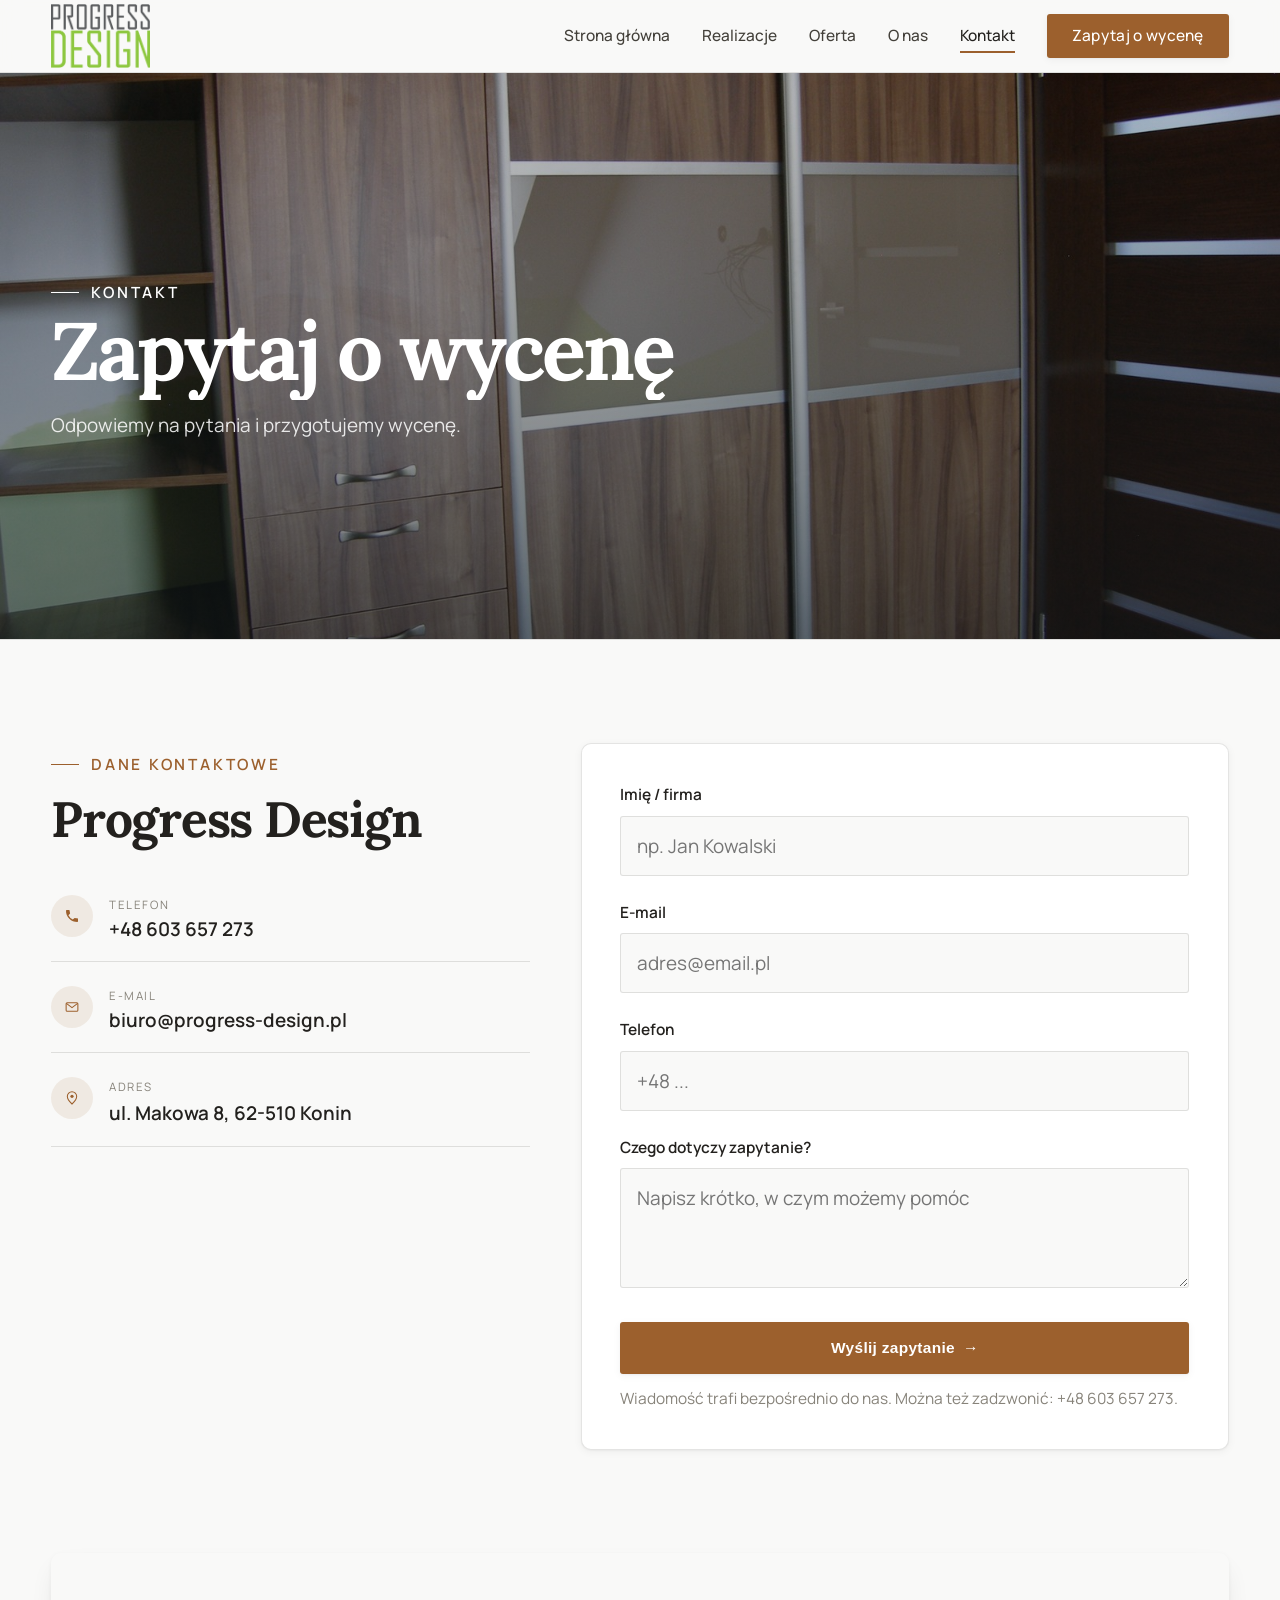
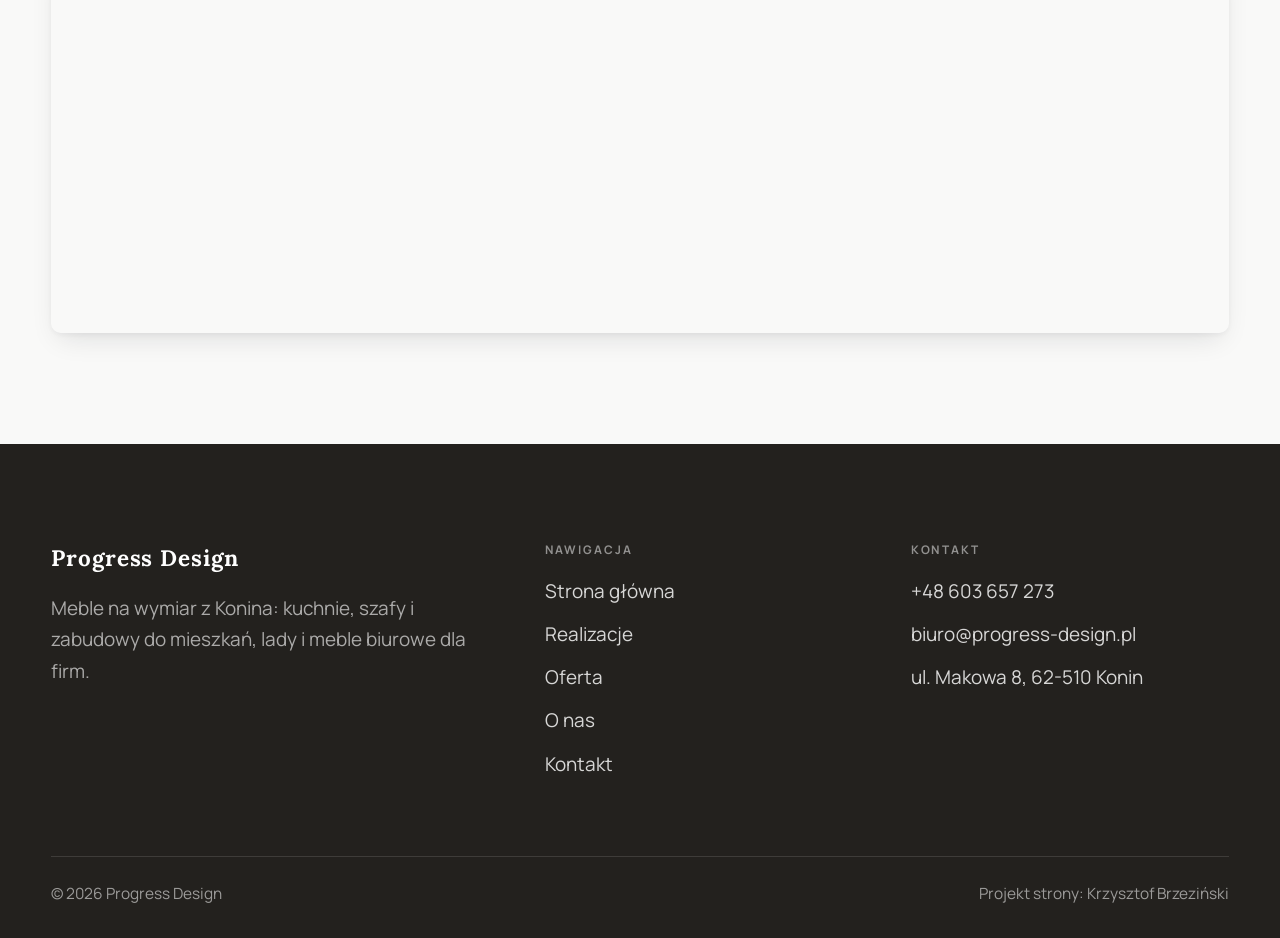
==== kontakt.html @ fdd56632 "Strona demo: progress-design-meble-na-wymiar" ====
<!DOCTYPE html>
<html lang="pl">
<head>
<meta charset="UTF-8">
<meta name="viewport" content="width=device-width, initial-scale=1.0">
<title>Kontakt - Progress Design</title>
<meta name="description" content="Kontakt Progress Design - ul. Makowa 8, 62-510 Konin">
<link rel="preconnect" href="https://fonts.googleapis.com">
<link rel="preconnect" href="https://fonts.gstatic.com" crossorigin>
<link href="https://fonts.googleapis.com/css2?family=Lora:wght@500;600;700&family=Manrope:wght@400;500;600&display=swap" rel="stylesheet">
<link rel="stylesheet" href="assets/styles.css">
</head>
<body>

<header class="nav">
  <div class="wrap nav-inner">
    <a class="brand brand-has-logo" href="index.html"><img class="brand-logo" src="img/logo.png" alt="Progress Design"></a>
    <nav class="nav-links">
      <a href="index.html">Strona główna</a>
      <a href="realizacje.html">Realizacje</a>
      <a href="oferta.html">Oferta</a>
      <a href="o-nas.html">O nas</a>
      <a href="kontakt.html" class="active">Kontakt</a>
      <a href="kontakt.html" class="btn btn-accent">Zapytaj o wycenę</a>
    </nav>
    <button class="nav-toggle" aria-label="Menu"><span></span><span></span><span></span></button>
  </div>
</header>

<section class="pagehead">
  <img src="img/g3.jpg" alt="Progress Design - Zapytaj o wycenę">
  <div class="wrap">
    <span class="eyebrow">Kontakt</span>
    <h1>Zapytaj o wycenę</h1>
    <p>Odpowiemy na pytania i przygotujemy wycenę.</p>
  </div>
</section>
<section>
  <div class="wrap contact-grid">
    <div class="reveal">
      <span class="eyebrow">Dane kontaktowe</span>
      <h2 style="margin:var(--space-4) 0 var(--space-6)">Progress Design</h2>
      <div class="info-list">
        <div class="info-row"><div class="ic"><svg class="ico-tel" width="16" height="16" viewBox="0 0 24 24" fill="none" aria-hidden="true"><path d="M6.6 10.8a15.5 15.5 0 0 0 6.6 6.6l2.2-2.2a1 1 0 0 1 1-.24 11.4 11.4 0 0 0 3.6.58 1 1 0 0 1 1 1V20a1 1 0 0 1-1 1A17 17 0 0 1 3 4a1 1 0 0 1 1-1h3.5a1 1 0 0 1 1 1c0 1.25.2 2.46.58 3.6a1 1 0 0 1-.25 1l-2.23 2.2Z" fill="currentColor"/></svg></div><div><div class="lbl">Telefon</div><a class="val" href="tel:+48603657273">+48 603 657 273</a></div></div>
        <div class="info-row"><div class="ic"><svg class="ico-mail" width="16" height="16" viewBox="0 0 24 24" fill="none" aria-hidden="true"><rect x="3.2" y="5.5" width="17.6" height="13" rx="1.6" stroke="currentColor" stroke-width="1.6"/><path d="M4 7l8 6 8-6" stroke="currentColor" stroke-width="1.6" stroke-linecap="round" stroke-linejoin="round"/></svg></div><div><div class="lbl">E-mail</div><a class="val" href="mailto:biuro@progress-design.pl">biuro@progress-design.pl</a></div></div>
        <div class="info-row"><div class="ic"><svg class="ico-pin" width="16" height="16" viewBox="0 0 24 24" fill="none" aria-hidden="true"><path d="M12 21s7-6.1 7-11.5A7 7 0 0 0 5 9.5C5 14.9 12 21 12 21Z" stroke="currentColor" stroke-width="1.6" fill="none"/><circle cx="12" cy="9.5" r="2.4" fill="currentColor"/></svg></div><div><div class="lbl">Adres</div><div class="val">ul. Makowa 8, 62-510 Konin</div></div></div>
      </div>
    </div>
    <div class="reveal">
      <form class="form" action="https://formsubmit.co/biuro@progress-design.pl" method="POST">
        <input type="hidden" name="_subject" value="Zapytanie ze strony Progress Design">
        <input type="hidden" name="_captcha" value="false">
        <input type="hidden" name="_template" value="table">
        <div class="fld"><label for="name">Imię / firma</label><input id="name" name="name" type="text" placeholder="np. Jan Kowalski" required></div>
        <div class="fld"><label for="email">E-mail</label><input id="email" name="email" type="email" placeholder="adres@email.pl" required></div>
        <div class="fld"><label for="phone">Telefon</label><input id="phone" name="phone" type="tel" placeholder="+48 ..."></div>
        <div class="fld"><label for="msg">Czego dotyczy zapytanie?</label><textarea id="msg" name="message" placeholder="Napisz krótko, w czym możemy pomóc" required></textarea></div>
        <button type="submit" class="btn btn-accent" style="width:100%;justify-content:center">Wyślij zapytanie <span class="arr">→</span></button>
        <p class="note">Wiadomość trafi bezpośrednio do nas. Można też zadzwonić: +48 603 657 273.</p>
      </form>
    </div>
  </div>
</section>
<section style="padding-top:0">
  <div class="wrap reveal">
    <iframe class="map" title="Progress Design - Konin" src="https://maps.google.com/maps?q=Progress%20Design%20Konin&z=15&output=embed" loading="lazy" referrerpolicy="no-referrer-when-downgrade"></iframe>
  </div>
</section>

<footer>
  <div class="wrap">
    <div class="foot-grid">
      <div class="foot-brand">
        <div class="name">Progress Design</div>
        <p>Meble na wymiar z Konina: kuchnie, szafy i zabudowy do mieszkań, lady i meble biurowe dla firm.</p>
      </div>
      <div class="foot-col">
        <h4>Nawigacja</h4>
        <a href="index.html">Strona główna</a>
        <a href="realizacje.html">Realizacje</a>
        <a href="oferta.html">Oferta</a>
        <a href="o-nas.html">O nas</a>
        <a href="kontakt.html">Kontakt</a>
      </div>
      <div class="foot-col">
        <h4>Kontakt</h4>
        <a href="tel:+48603657273">+48 603 657 273</a>
        <a href="mailto:biuro@progress-design.pl">biuro@progress-design.pl</a>
        <p>ul. Makowa 8, 62-510 Konin</p>
      </div>
    </div>
    <div class="foot-bot">
      <span>© 2026 Progress Design</span>
      <span>Projekt strony: Krzysztof Brzeziński</span>
    </div>
  </div>
</footer>


<script src="assets/main.js"></script>
</body>
</html>
---- assets/styles.css ----
/* ============================================================
   STOLBASZ — premium, architektoniczny B2B fit-out
   Jasna paleta, zero brązu. System wg premium-web-craft.
   Projekt strony: Krzysztof Brzeziński
   ============================================================ */

:root{
  /* PALETA — jasna, architektoniczna, chłodna */
  --paper:#F3F1EC;          /* główne tło */
  --paper-2:#E6E3DB;        /* sekcje alternatywne (chłodny jasny szary) */
  --paper-3:#E6E3DB;        /* delikatne wypełnienia */
  --ink:#23211E;            /* tekst główny — chłodny grafit */
  --ink-soft:#43403A;       /* nagłówki drugorzędne */
  --muted:#87837A;          /* tekst poboczny */
  --line:rgba(35,33,30,.12);/* hairline */
  --accent:#8A6B3C;         /* stonowany petrol-slate — jedyny akcent */
  --accent-d:#6E5430;
  --accent-soft:rgba(138,107,60,.10);
  --dark:#23211E;           /* sekcje ciemne (stopka/CTA) */

  /* ODSTĘPY — skala 4/8 */
  --space-1:4px; --space-2:8px; --space-3:12px; --space-4:16px; --space-5:24px;
  --space-6:32px; --space-7:48px; --space-8:64px; --space-9:96px; --space-10:128px;

  /* TYPOGRAFIA — fluid clamp() (skala podbita 16.07.2026: większe, czytelniejsze litery — uwaga Adama) */
  --text-sm:clamp(.9rem,.87rem + .12vw,1rem);
  --text-base:clamp(1.08rem,1.04rem + .18vw,1.2rem);
  --text-lg:clamp(1.24rem,1.15rem + .34vw,1.44rem);
  --text-h3:clamp(1.34rem,1.22rem + .55vw,1.66rem);
  --text-h2:clamp(2.1rem,1.66rem + 2.1vw,3.1rem);
  --text-h1:clamp(2.9rem,2.1rem + 4vw,5.1rem);

  /* PROMIENIE — architektoniczne, raczej ostre */
  --r-sm:3px; --r-md:6px; --r-lg:10px;

  /* RUCH */
  --ease:cubic-bezier(.25,.46,.45,.94); --dur:.24s;

  /* CIENIE — miękkie, warstwowe */
  --sh-sm:0 1px 2px rgba(16,24,32,.04), 0 2px 8px rgba(16,24,32,.05);
  --sh-md:0 2px 6px rgba(16,24,32,.05), 0 12px 28px -8px rgba(16,24,32,.12);
  --sh-lg:0 6px 14px rgba(16,24,32,.07), 0 26px 56px -18px rgba(16,24,32,.22);

  --hairline:1px solid var(--line);

  --font-display:'Lora',serif;
  --font-body:'Manrope',sans-serif;
}

*{box-sizing:border-box;margin:0;padding:0}
html{scroll-behavior:smooth}
body{
  font-family:var(--font-body);
  font-size:var(--text-base);
  line-height:1.65;
  color:var(--ink);
  background:var(--paper);
  -webkit-font-smoothing:antialiased;
  text-rendering:optimizeLegibility;
}
img{max-width:100%;display:block}
a{color:inherit;text-decoration:none}

.wrap{width:min(92%,1180px);margin-inline:auto}
section{padding-block:clamp(52px,6.5vw,96px)}

h1,h2,h3{font-family:var(--font-display);font-weight:700;line-height:1.08;letter-spacing:-.02em;color:var(--ink)}
h1{font-size:var(--text-h1);letter-spacing:-.035em}
h2{font-size:var(--text-h2);letter-spacing:-.025em}
h3{font-size:var(--text-h3)}
p{max-width:65ch}

.eyebrow{
  font-family:var(--font-body);
  font-size:var(--text-sm);
  font-weight:600;
  letter-spacing:.18em;
  text-transform:uppercase;
  color:var(--accent);
  display:inline-flex;align-items:center;gap:var(--space-3);
}
.eyebrow::before{content:"";width:28px;height:1px;background:var(--accent);display:inline-block}

.muted{color:var(--muted)}
.lead{font-size:var(--text-lg);line-height:1.55;color:var(--ink-soft);max-width:50ch}

/* ---------- BUTTONS ---------- */
.btn{
  display:inline-flex;align-items:center;gap:var(--space-2);
  font-weight:600;font-size:var(--text-sm);letter-spacing:.02em;
  padding:var(--space-4) var(--space-6);
  border-radius:var(--r-sm);
  transition:transform var(--dur) var(--ease),box-shadow var(--dur) var(--ease),background var(--dur) var(--ease);
  cursor:pointer;border:1px solid transparent;
}
.btn-accent{background:var(--accent);color:#fff;box-shadow:var(--sh-sm)}
.btn-accent:hover{background:var(--accent-d);transform:translateY(-2px);box-shadow:var(--sh-md)}
.btn-accent:active{transform:translateY(0);box-shadow:var(--sh-sm)}
.btn-ghost{background:transparent;color:var(--ink);border-color:var(--line)}
.btn-ghost:hover{border-color:var(--accent);color:var(--accent);transform:translateY(-2px)}
.btn-light{background:#fff;color:var(--ink);box-shadow:var(--sh-sm)}
.btn-light:hover{transform:translateY(-2px);box-shadow:var(--sh-md)}
.btn .arr{transition:transform var(--dur) var(--ease)}
.btn:hover .arr{transform:translateX(4px)}

/* ---------- NAV ---------- */
.nav{
  position:sticky;top:0;z-index:50;
  background:color-mix(in srgb,var(--paper) 88%,transparent);
  backdrop-filter:saturate(140%) blur(10px);
  border-bottom:var(--hairline);
}
.nav-inner{display:flex;align-items:center;justify-content:space-between;height:72px}
.brand{display:flex;flex-direction:column;line-height:1}
.brand .name{font-family:var(--font-display);font-weight:800;font-size:1.35rem;letter-spacing:.04em}
.brand .sub{font-size:.62rem;letter-spacing:.34em;text-transform:uppercase;color:var(--muted);margin-top:5px}
.nav-links{display:flex;align-items:center;gap:var(--space-6)}
.nav-links a{font-size:var(--text-sm);font-weight:500;color:var(--ink-soft);position:relative;padding-block:4px;transition:color var(--dur) var(--ease)}
.nav-links a::after{content:"";position:absolute;left:0;bottom:0;width:0;height:1.5px;background:var(--accent);transition:width var(--dur) var(--ease)}
.nav-links a:hover,.nav-links a.active{color:var(--ink)}
.nav-links a:hover::after,.nav-links a.active::after{width:100%}
.nav-links .btn{padding:var(--space-2) var(--space-5)}
/* przyciski w nav: właściwy kolor (przebij .nav-links a) + bez podkreślenia */
.nav-links a.btn-accent{color:#fff}
.nav-links a.btn-ghost,.nav-links a.btn-light{color:var(--ink)}
.nav-links a.btn::after{display:none}
.nav-toggle{display:none;background:none;border:none;cursor:pointer;flex-direction:column;gap:5px;padding:8px}
.nav-toggle span{width:24px;height:2px;background:var(--ink);transition:var(--dur)}

/* ---------- HERO (split) ---------- */
.hero{position:relative;overflow:hidden;border-bottom:var(--hairline)}
.hero-grid{display:grid;grid-template-columns:1.05fr .95fr;gap:clamp(24px,4vw,60px);align-items:center;
  padding-block:clamp(36px,4.5vw,64px)}
.hero-copy .eyebrow{margin-bottom:var(--space-5)}
.hero-copy h1{margin-bottom:var(--space-5)}
.hero-copy .lead{margin-bottom:var(--space-7)}
.hero-actions{display:flex;flex-wrap:wrap;gap:var(--space-4)}
.hero-art{position:relative;aspect-ratio:4/3;border-radius:var(--r-lg);overflow:hidden;box-shadow:var(--sh-lg)}
.hero-art img{width:100%;height:100%;object-fit:cover}
.hero-art::after{content:"";position:absolute;inset:0;background:linear-gradient(180deg,transparent 55%,rgba(18,24,28,.28))}
.hero-badge{position:absolute;left:var(--space-5);bottom:var(--space-5);z-index:2;
  background:rgba(252,252,251,.94);backdrop-filter:blur(4px);
  border-radius:var(--r-md);padding:var(--space-4) var(--space-5);box-shadow:var(--sh-md);max-width:78%}
.hero-badge strong{display:block;font-family:var(--font-display);font-size:1rem;letter-spacing:-.01em}
.hero-badge span{font-size:var(--text-sm);color:var(--muted)}

/* ---------- HERO duży / kinowy (strona główna) ---------- */
.hero-cine{position:relative;min-height:clamp(560px,82vh,840px);min-height:clamp(560px,82svh,840px);display:flex;align-items:center;overflow:hidden;border-bottom:var(--hairline)}
.hero-cine>img{position:absolute;inset:0;width:100%;height:100%;object-fit:cover;z-index:0}
.hero-cine::after{content:"";position:absolute;inset:0;z-index:1;
  background:linear-gradient(95deg,rgba(13,18,23,.86) 0%,rgba(13,18,23,.64) 32%,rgba(13,18,23,.24) 62%,rgba(13,18,23,.04) 100%)}
.hero-cine .wrap{position:relative;z-index:2;padding-block:var(--space-8)}
.hero-cine .hero-copy{max-width:660px}
.hero-cine .eyebrow{color:#fff;margin-bottom:var(--space-5)}
.hero-cine .eyebrow::before{background:#fff}
.hero-cine h1{color:#fff;margin-bottom:var(--space-5);font-size:clamp(2.9rem,2rem + 4.4vw,5.2rem)}
.hero-cine .lead{color:rgba(255,255,255,.92);max-width:48ch;margin-bottom:var(--space-7)}
.hero-cine .hero-actions{display:flex;flex-wrap:wrap;gap:var(--space-4)}
@media(max-width:680px){
  .hero-cine{min-height:clamp(520px,76vh,640px);min-height:clamp(520px,76svh,640px);align-items:flex-end}
  .hero-cine::after{background:linear-gradient(0deg,rgba(13,18,23,.9) 6%,rgba(13,18,23,.45) 55%,rgba(13,18,23,.25) 100%)}
  .hero-cine .wrap{padding-bottom:var(--space-9)}
}

/* full-bleed hero variant (podstrony) */
.pagehead{position:relative;min-height:46vh;min-height:46svh;display:flex;align-items:flex-end;overflow:hidden;border-bottom:var(--hairline)}
.pagehead img{position:absolute;inset:0;width:100%;height:100%;object-fit:cover}
.pagehead::after{content:"";position:absolute;inset:0;background:linear-gradient(180deg,rgba(18,24,28,.25),rgba(18,24,28,.62))}
.pagehead .wrap{position:relative;z-index:2;padding-block:var(--space-9);color:#fff}
.pagehead h1{color:#fff;max-width:18ch}
.pagehead .eyebrow{color:#fff}
.pagehead .eyebrow::before{background:#fff}
.pagehead p{color:rgba(255,255,255,.86);margin-top:var(--space-4);max-width:54ch}

/* ---------- STRIP (pasek skrótów / liczby) ---------- */
.strip{background:var(--dark);color:#fff}
.strip .wrap{display:grid;grid-template-columns:repeat(4,1fr);gap:var(--space-6);padding-block:var(--space-8)}
.strip .item .k{font-family:var(--font-display);font-size:clamp(1.6rem,1.2rem + 1.4vw,2.4rem);font-weight:800;letter-spacing:-.02em;color:#fff}
.strip .item .v{font-size:var(--text-sm);color:rgba(255,255,255,.66);margin-top:var(--space-2);line-height:1.45}
.strip .item{border-left:2px solid var(--accent);padding-left:var(--space-5)}

/* ---------- SECTION HEAD ---------- */
.head{max-width:48rem;margin-bottom:var(--space-8)}
.head.center{margin-inline:auto;text-align:center}
.head .eyebrow{margin-bottom:var(--space-4)}
.head h2{margin-bottom:var(--space-4)}
.head p{color:var(--muted);font-size:var(--text-lg);line-height:1.55}
.head.center p{margin-inline:auto}

/* ---------- INTRO SPLIT ---------- */
.split{display:grid;grid-template-columns:.92fr 1.08fr;gap:clamp(28px,5vw,80px);align-items:center}
.split.rev{grid-template-columns:1.08fr .92fr}
.split.rev .split-art{order:-1}
.split-art{position:relative;aspect-ratio:5/4;border-radius:var(--r-lg);overflow:hidden;box-shadow:var(--sh-lg)}
.split-art img{width:100%;height:100%;object-fit:cover}
.split-copy h2{margin-bottom:var(--space-5)}
.split-copy p+p{margin-top:var(--space-4)}
.split-copy .btn{margin-top:var(--space-6)}

/* ---------- SERVICES (zakres) ---------- */
.svc-grid{display:grid;grid-template-columns:repeat(auto-fit,minmax(280px,1fr));gap:var(--space-5)}
.svc{background:#fff;border:var(--hairline);border-radius:var(--r-md);padding:var(--space-7) var(--space-6);
  transition:transform var(--dur) var(--ease),box-shadow var(--dur) var(--ease),border-color var(--dur) var(--ease);
  position:relative;overflow:hidden}
.svc::before{content:"";position:absolute;left:0;top:0;width:3px;height:0;background:var(--accent);transition:height var(--dur) var(--ease)}
.svc:hover{transform:translateY(-4px);box-shadow:var(--sh-md);border-color:transparent}
.svc:hover::before{height:100%}
.svc .ic{font-family:var(--font-display);font-size:.8rem;font-weight:700;letter-spacing:.12em;color:var(--accent);margin-bottom:var(--space-4)}
.svc h3{margin-bottom:var(--space-3);font-size:1.22rem}
.svc p{color:var(--muted);font-size:var(--text-base);line-height:1.6}

/* big detailed service rows */
.svc-row{display:grid;grid-template-columns:.8fr 1.2fr;gap:clamp(20px,4vw,60px);align-items:center;padding-block:var(--space-8)}
.svc-row+.svc-row{border-top:var(--hairline)}
.svc-row.rev{grid-template-columns:1.2fr .8fr}
.svc-row.rev .svc-row-art{order:-1}
.svc-row-art{aspect-ratio:4/3;border-radius:var(--r-md);overflow:hidden;box-shadow:var(--sh-md)}
.svc-row-art img{width:100%;height:100%;object-fit:cover}
.svc-row h3{font-size:1.5rem;margin-bottom:var(--space-4)}
.svc-row .num{font-family:var(--font-display);font-size:.85rem;font-weight:700;letter-spacing:.14em;color:var(--accent);display:block;margin-bottom:var(--space-3)}
.svc-row ul{list-style:none;margin-top:var(--space-4);display:flex;flex-direction:column;gap:var(--space-2)}
.svc-row li{position:relative;padding-left:var(--space-5);color:var(--muted);font-size:var(--text-base)}
.svc-row li::before{content:"";position:absolute;left:0;top:.62em;width:8px;height:1px;background:var(--accent)}

/* ---------- GALLERY (realizacje) ---------- */
.gallery{display:grid;grid-template-columns:repeat(12,1fr);gap:var(--space-4);grid-auto-rows:200px}
/* GALERIA MASONRY — pionowe zdjęcia (portrety beauty/wellness) bez przycinania: kolumny, height auto */
.gallery-masonry{column-count:3;column-gap:var(--space-4)}
@media(max-width:900px){.gallery-masonry{column-count:2}}
@media(max-width:560px){.gallery-masonry{column-count:1}}
.gallery-masonry .m-tile{break-inside:avoid;margin:0 0 var(--space-4);padding:0;position:relative;overflow:hidden;border-radius:var(--r-md);border:1px solid var(--line)}
.gallery-masonry .m-tile img{width:100%;height:auto;display:block}
.gallery-masonry .m-tile .cap{position:absolute;left:0;right:0;bottom:0;padding:var(--space-4);color:#fff;background:linear-gradient(0deg,rgba(0,0,0,.55),transparent);font-size:var(--text-sm)}
.gallery-masonry .m-tile .cap small{display:block;font-weight:400;opacity:.78;letter-spacing:.04em;text-transform:uppercase;font-size:.66rem;margin-top:3px}
.tile{position:relative;overflow:hidden;border-radius:var(--r-md);box-shadow:var(--sh-sm);
  transition:transform var(--dur) var(--ease),box-shadow var(--dur) var(--ease)}
.tile img{width:100%;height:100%;object-fit:cover;transition:transform .6s var(--ease)}
.tile:hover{box-shadow:var(--sh-md)}
.tile:hover img{transform:scale(1.05)}
.tile .cap{position:absolute;left:0;right:0;bottom:0;padding:var(--space-5) var(--space-4) var(--space-4);
  background:linear-gradient(transparent,rgba(18,24,28,.78));color:#fff;
  font-size:var(--text-sm);font-weight:600;letter-spacing:.01em;
  opacity:0;transform:translateY(8px);transition:var(--dur) var(--ease)}
.tile:hover .cap{opacity:1;transform:translateY(0)}
.tile .cap small{display:block;font-weight:400;opacity:.78;letter-spacing:.04em;text-transform:uppercase;font-size:.66rem;margin-top:3px}
/* bento spans */
.t-wide{grid-column:span 6}
.t-tall{grid-column:span 6;grid-row:span 2}
.t-std{grid-column:span 6}
.t-third{grid-column:span 4}
.t-two3{grid-column:span 8}

/* ---------- TRUST / WIARYGODNOŚĆ ---------- */
.trust{background:var(--paper-2)}
.trust-grid{display:grid;grid-template-columns:repeat(auto-fit,minmax(240px,1fr));gap:var(--space-5);margin-top:var(--space-7)}
.trust-card{background:#fff;border-radius:var(--r-md);padding:var(--space-7) var(--space-6);box-shadow:var(--sh-sm);border-top:3px solid var(--accent)}
.trust-card .big{font-family:var(--font-display);font-size:clamp(1.8rem,1.3rem + 1.6vw,2.6rem);font-weight:800;letter-spacing:-.02em;color:var(--ink);line-height:1}
.trust-card h3{font-size:1.12rem;margin:var(--space-3) 0 var(--space-2)}
.trust-card p{color:var(--muted);font-size:var(--text-base);line-height:1.55}

/* ---------- CTA band ---------- */
.cta{background:var(--dark);color:#fff;position:relative;overflow:hidden}
.cta .wrap{display:grid;grid-template-columns:1.4fr .6fr;gap:var(--space-7);align-items:center;position:relative;z-index:2}
.cta h2{color:#fff;max-width:20ch}
.cta p{color:rgba(255,255,255,.74);margin-top:var(--space-4)}
.cta-actions{display:flex;flex-direction:column;gap:var(--space-3);align-items:flex-start}
.cta::before{content:"";position:absolute;right:-80px;top:-80px;width:360px;height:360px;border-radius:50%;
  background:radial-gradient(circle,var(--accent-soft),transparent 70%)}

/* ---------- CONTACT ---------- */
.contact-grid{display:grid;grid-template-columns:.85fr 1.15fr;gap:clamp(28px,4vw,56px);align-items:start}
.info-list{display:flex;flex-direction:column;gap:var(--space-2)}
.info-row{display:flex;gap:var(--space-4);align-items:flex-start;padding-block:var(--space-4);border-bottom:var(--hairline)}
.info-row .ic{flex:none;width:42px;height:42px;display:grid;place-items:center;border-radius:50%;
  background:var(--accent-soft);color:var(--accent);font-size:1.05rem}
.info-row .lbl{font-size:.72rem;letter-spacing:.14em;text-transform:uppercase;color:var(--muted)}
.info-row .val{font-weight:600;font-size:var(--text-base);margin-top:2px}
.info-row a.val:hover{color:var(--accent)}
.map{border:none;border-radius:var(--r-lg);box-shadow:var(--sh-md);width:100%;height:100%;min-height:380px;filter:grayscale(.2) contrast(1.02)}
.form{background:#fff;border:var(--hairline);border-radius:var(--r-lg);padding:clamp(24px,3vw,40px);box-shadow:var(--sh-sm)}
.form .fld{margin-bottom:var(--space-5)}
.form label{display:block;font-size:var(--text-sm);font-weight:600;margin-bottom:var(--space-2)}
.form input,.form textarea{width:100%;font-family:inherit;font-size:var(--text-base);color:var(--ink);
  padding:var(--space-4);border:var(--hairline);border-radius:var(--r-sm);background:var(--paper);transition:border-color var(--dur)}
.form input:focus,.form textarea:focus{outline:none;border-color:var(--accent);background:#fff}
.form textarea{resize:vertical;min-height:120px}
.form .note{font-size:var(--text-sm);color:var(--muted);margin-top:var(--space-3)}

/* ---------- FOOTER ---------- */
footer{background:var(--dark);color:#fff;padding-block:var(--space-9) var(--space-6)}
.foot-grid{display:grid;grid-template-columns:1.4fr 1fr 1fr;gap:var(--space-7);margin-bottom:var(--space-8)}
.foot-brand .name{font-family:var(--font-display);font-weight:800;font-size:1.4rem;letter-spacing:.04em}
.foot-brand p{color:rgba(255,255,255,.62);margin-top:var(--space-4);font-size:var(--text-base);max-width:38ch}
.foot-col h4{font-size:.74rem;letter-spacing:.16em;text-transform:uppercase;color:rgba(255,255,255,.5);margin-bottom:var(--space-4)}
.foot-col a,.foot-col p{display:block;color:rgba(255,255,255,.82);font-size:var(--text-base);margin-bottom:var(--space-3)}
.foot-col a:hover{color:#fff}
.foot-bot{border-top:1px solid rgba(255,255,255,.12);padding-top:var(--space-5);display:flex;justify-content:space-between;flex-wrap:wrap;gap:var(--space-3);
  font-size:var(--text-sm);color:rgba(255,255,255,.55)}
.foot-bot a:hover{color:#fff}

/* ---------- REVEAL ---------- */
.reveal{opacity:0;transform:translateY(22px);transition:opacity .6s var(--ease),transform .6s var(--ease)}
.reveal.in{opacity:1;transform:none}

/* ---------- RESPONSIVE ---------- */
@media(max-width:920px){
  .hero-grid,.split,.split.rev,.svc-row,.svc-row.rev,.cta .wrap,.contact-grid,.foot-grid{grid-template-columns:1fr}
  .split.rev .split-art,.svc-row.rev .svc-row-art{order:0}
  .hero-art{aspect-ratio:16/10;max-height:420px}
  .strip .wrap{grid-template-columns:repeat(2,1fr);gap:var(--space-7)}
  .gallery{grid-auto-rows:180px}
  .t-wide,.t-tall,.t-std,.t-third,.t-two3{grid-column:span 6}
  .t-tall{grid-row:span 1}
  .cta-actions{flex-direction:row;flex-wrap:wrap}
  .foot-grid{gap:var(--space-6)}
}
@media(max-width:680px){
  .nav-links{position:fixed;inset:72px 0 auto 0;background:var(--paper);flex-direction:column;align-items:stretch;
    gap:0;padding:var(--space-4) 6%;border-bottom:var(--hairline);box-shadow:var(--sh-md);
    transform:translateY(-120%);transition:transform var(--dur) var(--ease)}
  .nav-links.open{transform:translateY(0)}
  .nav-links a{padding-block:var(--space-4);border-bottom:var(--hairline)}
  .nav-links .btn{margin-top:var(--space-3);justify-content:center}
  .nav-toggle{display:flex}
  .strip .wrap{grid-template-columns:1fr}
  .gallery{grid-template-columns:repeat(6,1fr)}
  .foot-grid{grid-template-columns:1fr}
}
@media(prefers-reduced-motion:reduce){
  *{animation-duration:.01ms!important;transition:none!important}
  .reveal{opacity:1!important;transform:none!important}
  html{scroll-behavior:auto}
}

/* ============================================================
   PREMIUM LAYER — destylat deep-researchu branż (anty-AI, spokój).
   Zmienne STOLBASZ (--accent/--ink/--paper/--line/--dark). Ruch ledwo
   zauważalny, krzywa cubic-bezier(.16,.84,.44,1); prefers-reduced-motion
   pokryte blanketem wyżej. Karty hairline zamiast cieni = #1 sygnał „nie-AI".
   ============================================================ */

/* więcej oddechu między sekcjami (liderzy: 110-130px) */
section{padding-block:clamp(64px,8vw,128px)}

/* 1) Aksamitny reveal — dłuższa, miękka krzywa zamiast „skoku" */
.reveal{transition:opacity .9s cubic-bezier(.16,.84,.44,1),transform .9s cubic-bezier(.16,.84,.44,1);will-change:opacity,transform}
/* stagger TYLKO w galerii (tam pozycja = porządek dzieci) */
.gallery .reveal:nth-child(2){transition-delay:.07s}
.gallery .reveal:nth-child(3){transition-delay:.14s}
.gallery .reveal:nth-child(4){transition-delay:.21s}
.gallery .reveal:nth-child(5){transition-delay:.28s}
.gallery .reveal:nth-child(6){transition-delay:.35s}

/* 2) Hero STATYCZNY na .hero-cine — Ken Burns CAŁKIEM WYŁĄCZONY 26.06 (3. zgłoszenie Szymona).
   GENEZA: animowanie scale na <img> hero z teksturami (cegły/framugi) re-samplinguje obraz
   klatka po klatce → na części ekranów drobne drganie/shimmer = „heroshot się trzęsie".
   translateY usunięto wcześniej, scale-only + will-change/GPU NIE wystarczyły do GWARANCJI gładkości.
   Krzysztof zażądał pewności („make sure, że błąd się nie pojawi") > efekt. Zero animacji = 0% drgania.
   Delikatny zoom zostaje TYLKO w pełnoekranowych hero gastro/studio (hg-bg/hs-bg — tło, inny
   mechanizm, chwalone, nigdy nie zgłaszane). NIE wracać do KB na .hero-cine bez realnego testu
   na sprzęcie klienta — to ryzyko regresji „trzęsienia”. */
/* BEZPIECZNY "wow" na hero = jednorazowy FADE-IN (opacity), nie zoom.
   opacity nie dotyka bitmapy → gładkie na KAŻDYM zdjęciu/ekranie/GPU, zero ryzyka migotania.
   Geometryczny ruch (scale/translate) na .hero-cine jest ZAKAZANY (bramka pilnuje). */
@keyframes heroFade{from{opacity:0}to{opacity:1}}
.hero-cine>img{transform:none;animation:heroFade 1.1s ease-out both}

/* 3) Akcentowy hairline pod nagłówkiem sekcji, który „rysuje się" przy wejściu */
.head h2{position:relative;padding-bottom:18px}
.head h2::after{content:"";position:absolute;left:0;bottom:0;height:1px;width:0;background:var(--accent);transition:width 1s cubic-bezier(.16,.84,.44,1) .15s}
.head.center h2::after{left:50%;transform:translateX(-50%)}
.head.reveal.in h2::after,.head.center.reveal.in h2::after{width:54px}

/* 4) Karty HAIRLINE zamiast cieni/zaokrągleń (najmocniejszy anty-AI detal) */
.svc{background:transparent;border:1px solid var(--line);border-radius:var(--r-sm);box-shadow:none}
.svc:hover{box-shadow:none;border-color:var(--accent);transform:translateY(-3px)}
.trust-card{background:transparent;box-shadow:none;border:1px solid var(--line);border-top:2px solid var(--accent);border-radius:var(--r-sm)}
.tile{box-shadow:none;border-radius:var(--r-sm)}
.tile:hover{box-shadow:none}

/* 5) Sticky-nav kondensuje się po przewinięciu (sygnał dopracowania) */
.nav{transition:box-shadow .4s ease,background .4s ease}
.nav.is-stuck{box-shadow:0 1px 0 var(--line),0 14px 30px -24px rgba(0,0,0,.45)}
.nav-inner{transition:height .35s var(--ease)}
.nav.is-stuck .nav-inner{height:60px}

/* 6) MANIFESTO — pełnoekranowy cytat-bohater (zastępuje generyczne „Dlaczego my") */
.manifesto{background:var(--paper-2);text-align:center}
.manifesto .wrap{max-width:60rem}
.manifesto p{font-family:var(--font-display);font-style:italic;font-size:clamp(1.6rem,1rem + 2.4vw,2.8rem);line-height:1.32;color:var(--ink-soft);margin-inline:auto;max-width:26ch;position:relative;padding-top:var(--space-8)}
.manifesto p::before{content:"";position:absolute;top:0;left:50%;transform:translateX(-50%);width:54px;height:1px;background:var(--accent)}
.manifesto p span{color:var(--accent);font-style:italic}

/* 7) GATEWAYS — 3 duże bramy-zdjęcia (zamiast paska menu usług) */
.gateways{display:grid;grid-template-columns:repeat(3,1fr);gap:var(--space-4)}
.gateway{position:relative;aspect-ratio:3/4;overflow:hidden;border-radius:var(--r-sm);display:block}
.gateway img{width:100%;height:100%;object-fit:cover;transition:transform .8s var(--ease),filter .5s var(--ease)}
.gateway::after{content:"";position:absolute;inset:0;background:linear-gradient(180deg,transparent 38%,rgba(18,24,28,.74))}
.gateway:hover img{transform:scale(1.05);filter:brightness(1.05)}
.gateway .g-ttl{position:absolute;left:0;right:0;bottom:0;z-index:2;padding:var(--space-6) var(--space-5);color:#fff;font-family:var(--font-display);font-size:1.45rem;letter-spacing:-.01em;line-height:1.15}
.gateway .g-ttl small{display:block;font-family:var(--font-body);font-size:var(--text-sm);font-weight:400;opacity:.82;letter-spacing:.03em;margin-top:5px}
@media(max-width:760px){.gateways{grid-template-columns:1fr}.gateway{aspect-ratio:16/10}}

/* 8) LOGO klienta w nagłówku (gdy podane --logo) */
/* 52px domyślnie (feedback Bartka 06.07.2026: 40px ginęło, uwaga padła 3x; ~56px sprawdzone na żywym demie anna-borowiec-makeup) */
.brand-logo{height:64px;width:auto;max-width:300px;object-fit:contain;display:block}
.nav.is-stuck .brand-logo{height:52px}
@media(max-width:680px){.brand-logo{height:46px;max-width:210px}}


/* === RWD: nagłówki na wąskich ekranach (dodane 17.07.2026 razem z fixem clamp) ===
   Po przywróceniu działania clamp() dolna granica --text-h1 (2.9rem) rozpychała
   dokument przy długich polskich słowach na telefonach. Tu ją zjeżdżamy. */
@media (max-width:560px){
  :root{
    --text-h1:clamp(1.9rem, 1.15rem + 4.4vw, 2.7rem);
    --text-h2:clamp(1.5rem, 1rem + 3vw, 2.1rem);
  }
  .hero-cine h1{font-size:clamp(1.9rem, 1.15rem + 4.4vw, 2.7rem)}
  h1,h2{overflow-wrap:break-word}
}

/* GODZINY (godziny_grid z briefu) — dzień po lewej, godziny po prawej. Wcześniej BRAK stylu
   powodował sklejenie "Poniedziałek-Piątek8:00-20:00" (dodane 2026-07-21). Neutralne dla dem bez grafiku. */
.godz{display:flex;flex-direction:column;gap:2px;max-width:440px;margin-top:8px}
.godz-row{display:flex;justify-content:space-between;align-items:baseline;gap:24px;padding:10px 0;border-bottom:1px solid var(--line)}
.godz-row:last-child{border-bottom:0}
.godz-row b{font-weight:600;color:var(--ink)}
.godz-row span{color:var(--muted);white-space:nowrap}

/* === MOTION LAYER v2 (silnik) === */
/* ============================================================
   MOTION LAYER v2 — warstwa RUCHU wspólna dla wszystkich rodzin (2026-07-26)
   ------------------------------------------------------------
   PO CO: dema były technicznie poprawne, ale statyczne („za mało efektowne",
   K. 26.07). Ta warstwa dokłada to, co dziś odróżnia stronę premium od
   porządnej: maskowane wejście nagłówków, zdjęcia odsłaniane kurtyną + zoom-out,
   parallax sterowany scrollem (CSS scroll-driven, zero JS w pętli scrolla),
   płynne przejścia MIĘDZY podstronami (View Transitions), stagger siatek.

   ZASADY BEZPIECZEŃSTWA (wynikają z realnych wpadek — NIE łamać):
   1. ⛔ ZERO ruchu geometrycznego na `.hero-cine>img` — skalowanie teksturowanej
      bitmapy = shimmer („heroshot się trzęsie", 3x Szymon). Hero rusza się TYLKO
      tekstem i tylko raz. Bramka predeploy tego pilnuje.
   2. Stan początkowy (ukrycie) ustawia ZAWSZE JavaScript przez klasę `.mt-on`
      na <html>. Bez JS / przy błędzie JS strona wygląda dokładnie jak przed tą
      warstwą — nigdy pusty ekran (wpadka Zmalovane 29.06).
   3. Używamy osobnych właściwości `scale:` / `translate:` zamiast `transform:` —
      dzięki temu wejście NIE kasuje istniejących hoverów (które jadą na transform).
   4. Każdy efekt „drogi" (parallax) tylko desktop + tylko gdy przeglądarka umie
      scroll-driven animations. Mobile dostaje sam fade/mask (bateria, jank).
   5. prefers-reduced-motion wyłącza wszystko (blanket w base.css + własne guardy).
   ============================================================ */

:root{
  --mt-ease:cubic-bezier(.16,.84,.44,1);
  --mt-step:70ms;          /* odstęp między kolejnymi elementami siatki */
}

/* ---------- 1) STAGGER — kolejne elementy siatki wchodzą po sobie ----------
   JS ustawia --i (numer w grupie). Podbita specyficzność (:nth-child(n)) bije
   sztywne delaye galerii z base.css, nie ruszając tamtego pliku. */
.reveal{transition-delay:calc(var(--i,0) * var(--mt-step))}
.gallery .reveal:nth-child(n),
.gateways .reveal:nth-child(n),
.svc-grid .reveal:nth-child(n){transition-delay:calc(var(--i,0) * var(--mt-step))}

/* dłuższy, bardziej „aksamitny" dojazd + delikatny zoom-out całej karty */
.mt-on .reveal{transition-duration:1s,1s}

/* ---------- 2) NAGŁÓWKI — wjazd linia po linii zza maski ----------
   JS dzieli tekst na realne linie (po pomiarze) i owija w .mt-line>i.
   Efekt „szuflady": litery wjeżdżają z dołu, obcięte krawędzią linii. */
.mt-lines .mt-line{display:block;overflow:hidden;padding-bottom:.08em;margin-bottom:-.08em}
.mt-lines .mt-line > i{
  display:block;font-style:inherit;
  translate:0 108%;
  transition:translate 1.05s var(--mt-ease) var(--mt-d,0s);
}
.mt-lines.mt-in .mt-line > i{translate:0 0}

/* wariant awaryjny (nagłówek ma zagnieżdżony markup → nie dzielimy na linie) */
.mt-fade{opacity:0;translate:0 18px;transition:opacity .9s var(--mt-ease) var(--mt-d,0s),translate .9s var(--mt-ease) var(--mt-d,0s)}
.mt-fade.mt-in{opacity:1;translate:0 0}

/* ---------- 3) ZDJĘCIA — odsłanianie „kurtyną" + zoom-out do naturalnej skali ----
   clip-path jedzie od dołu do góry, jednocześnie obraz schodzi z 1.10 do 1.
   Uwaga: `scale:` (nie transform) → hover .tile:hover img{transform:scale(1.05)}
   nadal działa i nie kłóci się z wejściem. */
.mt-on .mt-ph > img,
.mt-on .mt-ph > picture > img{
  clip-path:inset(0 0 100% 0);
  scale:1.10;
  transition:clip-path 1.15s var(--mt-ease) var(--mt-d,0s),
             scale 1.6s var(--mt-ease) var(--mt-d,0s);
}
.mt-on .mt-ph.in > img,
.mt-on .in .mt-ph > img,
.mt-on .mt-ph.mt-in > img,
.mt-on .mt-ph.in > picture > img,
.mt-on .in .mt-ph > picture > img{clip-path:inset(0 0 0 0);scale:1}

/* podpis kafla — delikatnie widoczny od razu, pełny na hover (mniej „martwych" kafli) */
.mt-on .tile .cap{opacity:.001}
.mt-on .tile.in .cap{opacity:.9;translate:0 0;transform:none}
.mt-on .tile.in:hover .cap{opacity:1}

/* ---------- 4) PARALLAX — sterowany scrollem, natywnym CSS (bez JS) ----------
   animation-timeline:view() = przeglądarka sama liczy postęp elementu w oknie.
   Zero listenerów scrolla → zero janku. Desktop only, tylko gdy wspierane. */
@supports (animation-timeline: view()){
  @media (prefers-reduced-motion:no-preference) and (min-width:900px){
    .mt-para{overflow:hidden}
    .mt-para > img{
      height:114%;
      position:relative;top:-7%;
      animation:mtPara linear both;
      animation-timeline:view();
      animation-range:cover 0% cover 100%;
      will-change:translate;
    }
    @keyframes mtPara{from{translate:0 -4.5%}to{translate:0 4.5%}}

    /* sekcje wchodzą z lekkim „oddechem" — zanika przy wyjeździe z ekranu */
    .mt-breathe{
      animation:mtBreathe linear both;
      animation-timeline:view();
      animation-range:entry 0% entry 70%;
    }
    @keyframes mtBreathe{from{opacity:.35}to{opacity:1}}
  }
}

/* ---------- 4b) ŻYWY NAGŁÓWEK — przenikanie kadrów ----------
   Warstwy leżą DOKŁADNIE na zdjęciu hero i różnią się tylko przezroczystością.
   ⛔ Żadnego scale/translate — to skalowanie bitmapy dawało migotanie na teksturach.
   Warstwy wstawia JS; bez niego nic się nie dzieje i nagłówek jest statyczny jak dotąd. */
.mt-hero-layer{
  position:absolute;inset:0;width:100%;height:100%;
  object-fit:cover;object-position:inherit;
  opacity:0;transition:opacity 1.6s ease-in-out;
  pointer-events:none;z-index:1;
}
/* ⚠️ KONIECZNE: warstwa jest zwykłym <img> wewnątrz hero, więc łapie ją reguła
   `.hero-cine > img{animation:heroFade both}` z base.css. Animacja CSS ma pierwszeństwo przed
   zwykłymi deklaracjami — trzymała przezroczystość na klatce startowej i przenikanie nie działało.
   Zdejmujemy JEDYNIE to jednorazowe pojawienie się (heroFade), celowo BEZ !important, żeby
   rodziny z delikatnym zoomem tła (gastro/auto/dom/studio) mogły go warstwie przekazać. */
.hero-cine > img.mt-hero-layer{animation:none}
.mt-hero-layer.mt-show{opacity:1}
/* gdy pokazujemy kadr z rotacji, oryginalne zdjęcie zostaje pod spodem (nigdy nie znika
   całkowicie — gdyby warstwa nie doszła, pod spodem zawsze jest pełne zdjęcie) */
img[data-rotate].mt-under{opacity:1}
/* treść nagłówka musi zostać NAD warstwami */
.hero-cine > .wrap,.hero-cine .hero-copy,
.hg-copy,.ha-copy,.hd-copy,.hs-copy,.hf-copy,.hk-copy,.hero-spa .wrap{position:relative;z-index:3}
@media(prefers-reduced-motion:reduce){
  .mt-hero-layer{display:none}
}

/* ---------- 5) PRZEJŚCIA MIĘDZY PODSTRONAMI (View Transitions) ----------
   Klik w menu przestaje być białym mignięciem — strony przenikają, a pasek
   nawigacji zostaje w miejscu (nazwany element). Przeglądarki bez wsparcia
   nawigują normalnie — zero ryzyka. */
@view-transition{navigation:auto}
@media (prefers-reduced-motion:no-preference){
  ::view-transition-old(root){animation:mtVtOut .26s ease both}
  ::view-transition-new(root){animation:mtVtIn .42s var(--mt-ease) both}
  @keyframes mtVtOut{from{opacity:1}to{opacity:0}}
  @keyframes mtVtIn{from{opacity:0}to{opacity:1}}
}
.nav{view-transition-name:mt-nav}
footer{view-transition-name:mt-foot}

/* ---------- 6) PASEK POSTĘPU CZYTANIA — 2px w kolorze marki ----------
   Też scroll-driven (bez JS). Wstawiany przez JS tylko gdy przeglądarka umie. */
.mt-progress{
  position:fixed;top:0;left:0;z-index:60;
  height:2px;width:100%;
  background:var(--accent);
  transform-origin:0 50%;
  scale:0 1;
  pointer-events:none;
}
@supports (animation-timeline: scroll()){
  .mt-progress{animation:mtProg linear both;animation-timeline:scroll(root block)}
  @keyframes mtProg{from{scale:0 1}to{scale:1 1}}
}

/* ---------- 7) PRZYCISKI — przelot światła + magnes (JS) ----------
   Nakładka jest przezroczysta i przelotowa → NIE zmienia kontrastu tekstu
   (kontrasty WCAG policzone dla wszystkich rodzin zostają w mocy). */
.btn{position:relative;overflow:hidden;isolation:isolate}
.btn::after{
  content:"";position:absolute;inset:0;z-index:-1;pointer-events:none;
  background:linear-gradient(100deg,transparent 32%,rgba(255,255,255,.20) 50%,transparent 68%);
  translate:-120% 0;
}
@media (prefers-reduced-motion:no-preference){
  .btn:hover::after{translate:120% 0;transition:translate .75s var(--mt-ease)}
}
.btn{transition:transform var(--dur) var(--ease),box-shadow var(--dur) var(--ease),
               background var(--dur) var(--ease),translate .25s ease-out}

/* ---------- 8) LINKI NAWIGACJI / LISTY — mikro-detale ---------- */
.mt-on .svc,.mt-on .trust-card{transition:transform .5s var(--mt-ease),border-color .35s ease,box-shadow .35s ease}
.mt-on .svc:hover{transform:translateY(-4px)}

/* kotwice nie chowają się pod przyklejonym paskiem */
:target,[id]{scroll-margin-top:96px}

/* ---------- 9) LICZBY (count-up) ---------- */
.mt-num{font-variant-numeric:tabular-nums}

/* ---------- 9b) ZWALNIANIE WARSTW GPU (27.07 — zgłoszenie „zamula na komputerze") ----------
   `.reveal{will-change:opacity,transform}` z base.css każe przeglądarce trzymać dla KAŻDEGO
   pojawiającego się elementu osobną warstwę w pamięci karty graficznej. Deklaracja jest stała —
   warstwa nigdy nie jest zwalniana, więc na typowej podstronie wisi ich ~26 przy ~157 elementach.
   Na komputerze ze zintegrowaną grafiką to realny koszt (pamięć + praca kompozytora).
   Element, który już wjechał, nie będzie się więcej animował → warstwa jest zbędna.
   ⚠️ KLUCZOWE: NIE wolno tego wiązać z klasą `.in` — ona pojawia się w chwili STARTU przejścia,
   więc zdjęlibyśmy warstwę dokładnie wtedy, gdy jest potrzebna. Klasę `mt-settled` dokłada JS
   dopiero po `transitionend`, czyli gdy ruch faktycznie się skończył. Brak JS = zostaje jak było. */
.reveal.mt-settled{will-change:auto}
.mt-settled > img,.mt-settled > picture > img{will-change:auto}

/* ---------- 10) WYŁĄCZNIK GLOBALNY ----------
   Gdy user woli mniej ruchu — zdejmujemy wszystko, łącznie ze scroll-driven
   (blanket z base.css nie obejmuje animation-timeline). */
@media (prefers-reduced-motion:reduce){
  .mt-lines .mt-line > i{translate:0 0}
  .mt-fade{opacity:1;translate:0 0}
  .mt-on .mt-ph > img,.mt-on .mt-ph > picture > img{clip-path:none;scale:1}
  .mt-para > img{animation:none;height:100%;top:0}
  .mt-breathe{animation:none}
  .mt-progress{display:none}
  .mt-on .tile .cap{opacity:0}
}


/* === auto-paleta ze zdjęć klienta (dopasowanie do estetyki socials) === */
:root{--accent:#9C602D;--accent-d:#78481E;--accent-soft:rgba(156,96,45,0.10);--paper:#F9F9F8;--paper-2:#EFEEED;--paper-3:#E8E7E5;}

/* === lista firm, dla których robiliśmy meble === */
.logos-row{display:flex;flex-wrap:wrap;gap:10px 12px;margin-top:var(--space-6)}
.logos-row .lg{display:inline-block;padding:.55rem 1.05rem;border:var(--hairline);border-radius:999px;
  font-size:var(--text-sm);letter-spacing:.01em;color:var(--ink-soft);background:rgba(255,255,255,.55)}
@media(max-width:720px){.logos-row .lg{font-size:.86rem;padding:.45rem .85rem}}
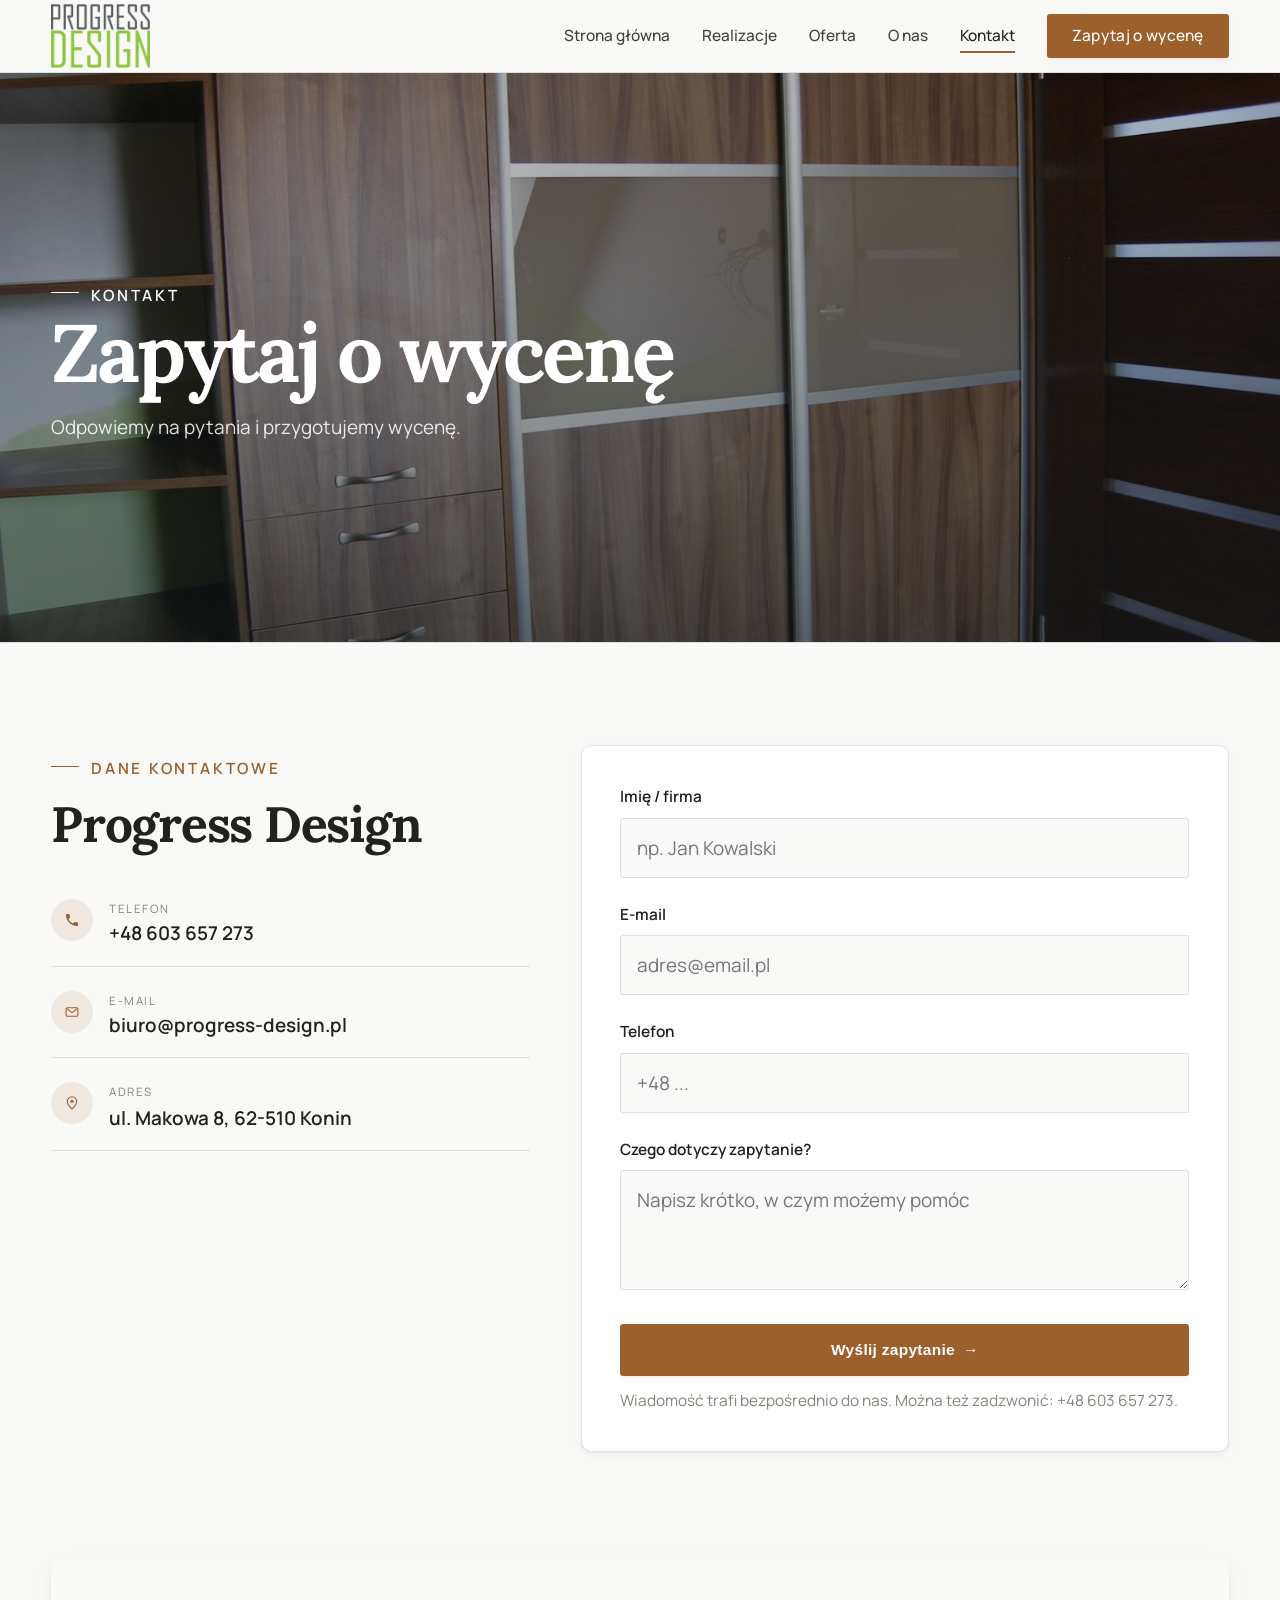
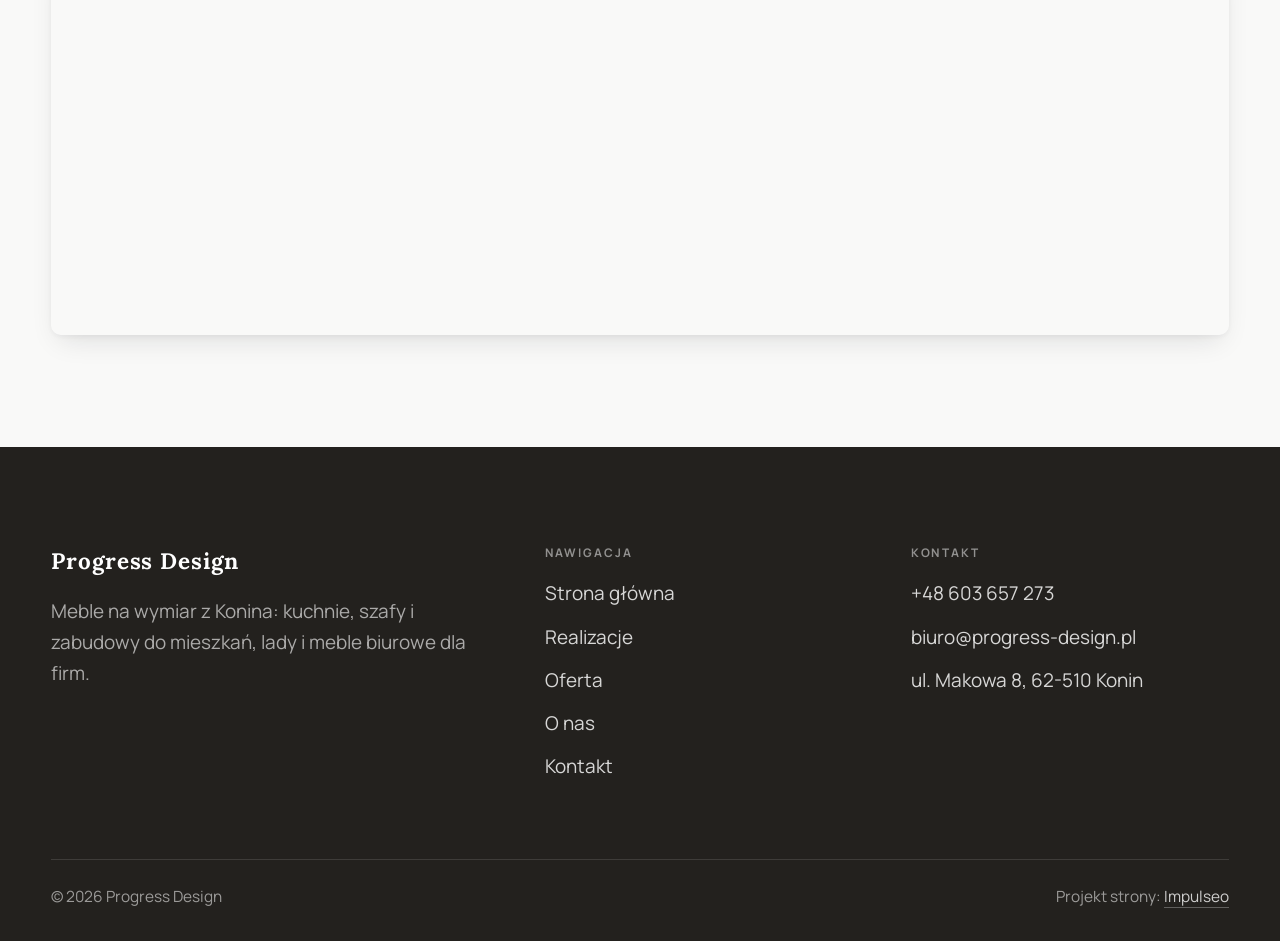
==== commit 7934c7ca: "Stopka: podpis Impulseo z linkiem + poprawka znikajacego napisu w naglowku" ====
--- a/kontakt.html
+++ b/kontakt.html
@@ -91,7 +91,7 @@
     </div>
     <div class="foot-bot">
       <span>© 2026 Progress Design</span>
-      <span>Projekt strony: Krzysztof Brzeziński</span>
+      <span>Projekt strony: <a class="foot-credit" href="https://impulseo.pl" target="_blank" rel="noopener">Impulseo</a></span>
     </div>
   </div>
 </footer>
--- a/assets/styles.css
+++ b/assets/styles.css
@@ -1,7 +1,7 @@
 /* ============================================================
    STOLBASZ — premium, architektoniczny B2B fit-out
    Jasna paleta, zero brązu. System wg premium-web-craft.
-   Projekt strony: Krzysztof Brzeziński
+   Projekt strony: Impulseo (impulseo.pl)
    ============================================================ */
 
 :root{
@@ -148,7 +148,7 @@
 .hero-cine{position:relative;min-height:clamp(560px,82vh,840px);min-height:clamp(560px,82svh,840px);display:flex;align-items:center;overflow:hidden;border-bottom:var(--hairline)}
 .hero-cine>img{position:absolute;inset:0;width:100%;height:100%;object-fit:cover;z-index:0}
 .hero-cine::after{content:"";position:absolute;inset:0;z-index:1;
-  background:linear-gradient(95deg,rgba(13,18,23,.86) 0%,rgba(13,18,23,.64) 32%,rgba(13,18,23,.24) 62%,rgba(13,18,23,.04) 100%)}
+  background:linear-gradient(95deg,rgba(13,18,23,.92) 0%,rgba(13,18,23,.8) 32%,rgba(13,18,23,.5) 62%,rgba(13,18,23,.2) 100%)  /* 27.07: wzmocnione - hero to jasna kuchnia, biały tekst na niej ginął */}
 .hero-cine .wrap{position:relative;z-index:2;padding-block:var(--space-8)}
 .hero-cine .hero-copy{max-width:660px}
 .hero-cine .eyebrow{color:#fff;margin-bottom:var(--space-5)}
@@ -646,3 +646,95 @@
 .logos-row .lg{display:inline-block;padding:.55rem 1.05rem;border:var(--hairline);border-radius:999px;
   font-size:var(--text-sm);letter-spacing:.01em;color:var(--ink-soft);background:rgba(255,255,255,.55)}
 @media(max-width:720px){.logos-row .lg{font-size:.86rem;padding:.45rem .85rem}}
+
+/* === RESP-FIX 27.07.2026 (niskie okno + telefon) ===
+   Doklejone na końcu = wygrywa kaskadę, nie ruszamy reguł w miejscu. */
+.eyebrow{align-items:flex-start}
+.eyebrow::before{flex:none;margin-top:.62em}
+.eyebrow{text-wrap:balance}
+.hero-cine h1{text-wrap:balance}
+@media(min-width:821px) and (max-height:820px){
+  .hero-cine{min-height:clamp(520px,94svh,780px)}
+  .hero-cine .wrap{padding-block:var(--space-6)}
+  .hero-cine h1{font-size:clamp(2.2rem,1.5rem + 2.6vw,3.6rem);margin-bottom:var(--space-4)}
+  .hero-cine .eyebrow{margin-bottom:var(--space-4)}
+  .hero-cine .lead{margin-bottom:var(--space-5);max-width:44ch}
+}
+@media(max-width:680px){
+  .hero-cine .lead{font-size:.98rem;line-height:1.5;margin-bottom:var(--space-5)}
+  .hero-cine .eyebrow{font-size:.72rem;letter-spacing:.13em;margin-bottom:var(--space-4)}
+  .hero-cine .eyebrow::before{width:20px}
+  .hero-cine h1{margin-bottom:var(--space-4)}
+  .nav .brand .name{line-height:1.15}
+  .nav .brand{padding-right:.6rem}
+}
+@media(max-width:430px){
+  .nav .brand .name{font-size:.95rem;letter-spacing:.06em}
+}
+/* maska linii w animacji nagłówka: JS mierzy linie zanim doładuje się webfont, więc po podmianie
+   fontu tekst rośnie i maska ucina dół linii (na telefonie „pomiaru po montaż." wchodziło na akapit) */
+.mt-lines .mt-line{padding-bottom:.2em;margin-bottom:-.2em}
+.mt-lines.mt-in .mt-line{animation:mt-unmask 0s linear 1.4s forwards}
+@keyframes mt-unmask{to{overflow:visible}}
+/* === /RESP-FIX === */
+
+/* === HERO-FIT (29.07.2026) — hero DOPASOWUJE SIĘ do wysokości okna =========================
+   Zgłoszenie K. 29.07: na jego laptopie przyciski CTA w hero były ucięte dolną krawędzią
+   (Modern House). Pomiar headless (1512x879 → realny widok 792 px): dolna krawędź CTA
+   wypadała 123 px POD ekranem. Nawet przy maksymalnym oknie (982) było -20 px.
+
+   DLACZEGO POPRZEDNI FIX NIE DZIAŁAŁ: 27.07 dołożyliśmy @media(max-height:820px) — próg.
+   Widok K. ma ~792-895 px, czyli TUŻ NAD progiem → reguła w ogóle się nie włączała.
+   Progi są kruche: każdy inny laptop/dok/pasek zakładek przesuwa granicę.
+
+   ROZWIĄZANIE: zero progów. Każdy rozmiar, który decyduje o wysokości hero (typografia,
+   odstępy, padding), dostaje `min(dotychczasowa-wartość, X svh)` — czyli na wysokim ekranie
+   nic się nie zmienia, a im niższe okno, tym płynniej mniejsze. Treści NIE ucinamy.
+
+   Doklejane na SAM KONIEC styles.css (po motion) → wygrywa kaskadę, nie rusza reguł w miejscu.
+   Weryfikacja: tools-retrofit/measure_fold.py (mierzy zapas pod CTA dla 720/800/879/982). */
+
+/* ---------- HERO KINOWY (strona główna, rodziny „editorial") ---------- */
+.hero-cine .wrap{padding-block:min(var(--space-8),4svh)}
+.hero-cine .eyebrow{margin-bottom:min(var(--space-5),2svh)}
+.hero-cine h1{font-size:min(clamp(2.9rem,2rem + 4.4vw,5.2rem),7.6svh);
+  margin-bottom:min(var(--space-5),2.4svh)}
+.hero-cine .lead{font-size:min(1.125rem,2.3svh);line-height:1.55;
+  margin-bottom:min(var(--space-7),3.2svh)}
+
+/* ---------- HERO FACHOWCY — wariant A (pełny ekran) ---------- */
+.hf-panel{padding-top:min(clamp(6.5rem,13vh,9rem),11svh);
+  padding-bottom:min(clamp(2.6rem,6vh,3.6rem),4svh)}
+.hf-title{font-size:min(clamp(2.3rem,1.6rem + 3.2vw,4.3rem),7svh);
+  margin-top:min(var(--space-4),1.8svh);margin-bottom:min(var(--space-4),1.8svh)}
+.hf-lead{font-size:min(1.18rem,2.3svh);line-height:1.5}
+.hf-phone{margin-top:min(var(--space-6),2.8svh);margin-bottom:min(var(--space-5),2.2svh)}
+.hf-phone-num{font-size:min(clamp(2rem,1.5rem + 2.4vw,3.05rem),5.2svh)}
+.hf-trust{margin-top:min(var(--space-6),2.6svh);padding-top:min(var(--space-4),1.6svh)}
+
+/* Telefon: tam liczy się czytelność, nie upychanie — skalowanie wysokością wyłączone,
+   bo przy 844 px wysokości ekranu svh-limity zaczęłyby zmniejszać tekst bez potrzeby. */
+@media(max-width:680px){
+  .hero-cine h1{font-size:clamp(1.9rem,1.15rem + 4.4vw,2.7rem)}
+  .hero-cine .lead{font-size:.98rem}
+  .hf-title{font-size:clamp(2.1rem,1.6rem + 3.2vw,3rem)}
+  .hf-lead{font-size:1rem}
+  .hf-phone-num{font-size:clamp(1.9rem,1.5rem + 2.4vw,2.5rem)}
+}
+/* === /HERO-FIT === */
+
+
+/* ====== IMPULSEO-FIX-20260731 ======================================================
+   1) PODPIS w stopce jest teraz linkiem do impulseo.pl - ma być widocznie klikalny.
+   2) ŻYWY NAGŁÓWEK: warstwa przenikających kadrów (.mt-hero-layer) miała z-index:1, więc
+      lądowała NAD przyciemnieniem hero, a w rodzinie „fachowcy" nawet nad panelem z tekstem
+      (.hf-panel nie miał własnego z-index). Efekt: przy zmianie zdjęcia napis znikał i wracał.
+      Teraz warstwa idzie tam, gdzie zdjęcie tła (z-index:-2), a treść nagłówka dostaje twardy
+      z-index:3. Zmieniają się WYŁĄCZNIE zdjęcia w tle - napis stoi nieruchomo.
+      (hero-cine celowo pominięte: tam img ma z-index:0 i układ był poprawny.) */
+.foot-bot a.foot-credit{color:rgba(255,255,255,.78);text-decoration:none;border-bottom:1px solid rgba(255,255,255,.28)}
+.foot-bot a.foot-credit:hover{color:#fff;border-bottom-color:#fff}
+.hero-fach > img.mt-hero-layer,.hero-gastro > img.mt-hero-layer,.hero-auto > img.mt-hero-layer,
+.hero-dom > img.mt-hero-layer,.hero-studio > img.mt-hero-layer{z-index:-2}
+.hf-panel,.hf-inner,.hd-panel,.hk-panel,.ha-inner,.hs-inner,.hg-inner{position:relative;z-index:3}
+/* ====== koniec IMPULSEO-FIX-20260731 ====== */
